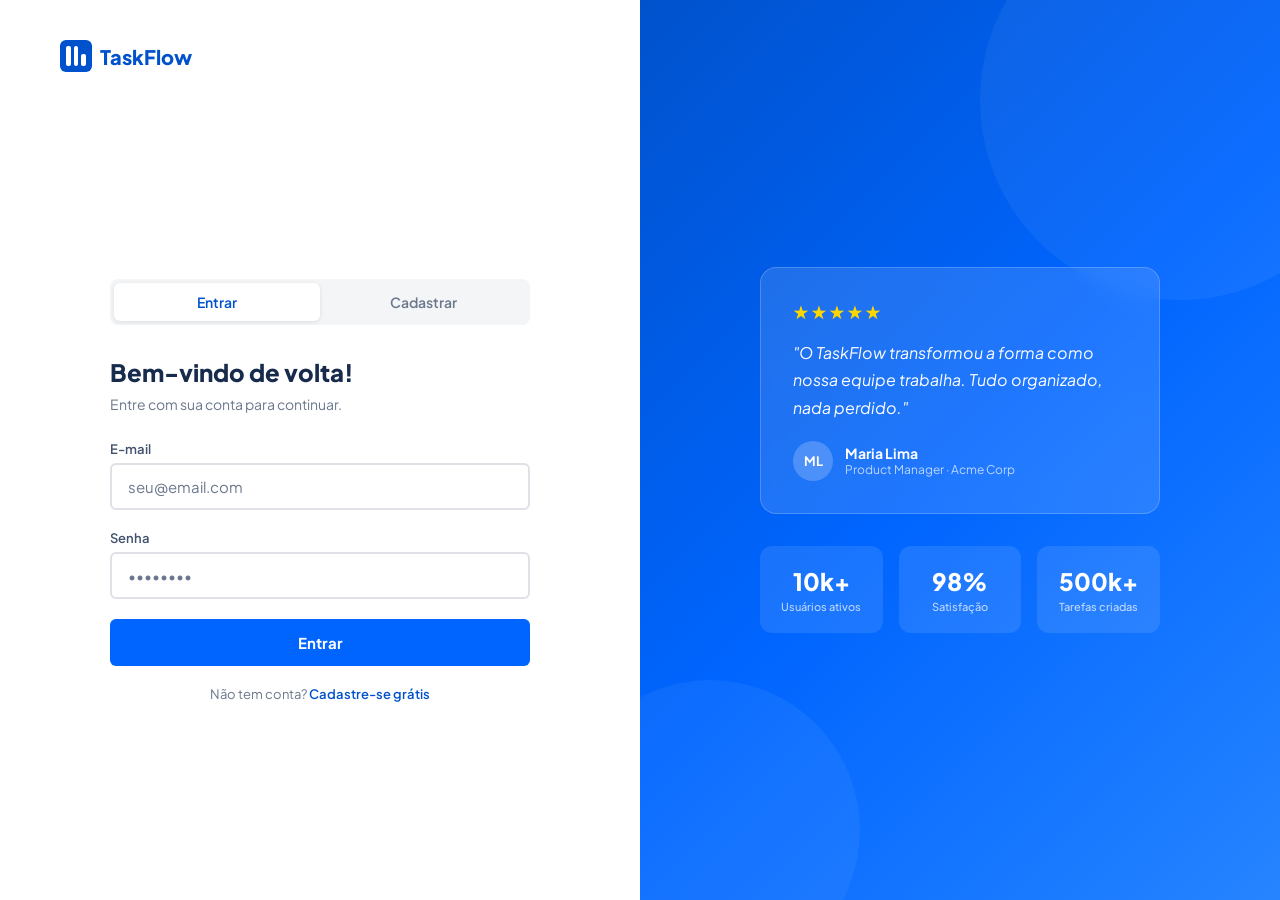
==== frontend/dashboard.html @ a60ec982 "feat: implement workspace system - Add Workspace, WorkspaceMember and Invite models - Add WorkspaceD" ====
<!DOCTYPE html>
<html lang="pt-BR" data-theme="blue">

<head>
    <meta charset="UTF-8" />
    <meta name="viewport" content="width=device-width, initial-scale=1.0" />
    <title>TaskFlow – Meu Board</title>
    <link rel="preconnect" href="https://fonts.googleapis.com" />
    <link rel="preconnect" href="https://fonts.gstatic.com" crossorigin />
    <link href="https://fonts.googleapis.com/css2?family=Plus+Jakarta+Sans:wght@400;500;600;700;800&display=swap"
        rel="stylesheet" />
    <link rel="stylesheet" href="assets/css/dashboard.css" />
</head>

<body data-theme="blue">

    <div class="db">

        <!-- ══════════════ SIDEBAR ══════════════ -->
        <aside class="sidebar">

            <!-- Logo -->
            <div class="sidebar-logo">
                <div class="logo-icon">
                    <div class="logo-col"></div>
                    <div class="logo-col"></div>
                    <div class="logo-col"></div>
                </div>
                <span class="logo-text">TaskFlow</span>
            </div>

            <!-- Navigation -->
            <nav class="sidebar-nav">
                <div class="nav-item active" onclick="setActiveNav(this)">
                    <span class="nav-icon">⊞</span> Meu board
                </div>
                <div class="nav-item" onclick="setActiveNav(this)">
                    <span class="nav-icon">☑</span> Tarefas
                </div>
                <div class="nav-item" onclick="location.href='notification.html'">
                    <span class="nav-icon">🔔</span> Notificações
                </div>
                <div class="nav-item" onclick="setActiveNav(this)">
                    <span class="nav-icon">⚙</span> Configurações
                </div>
            </nav>

            <!-- ── THEME SECTION ── -->
            <div class="theme-section">
                <div class="theme-label">Aparência</div>

                <div class="mode-row">
                    <button class="mode-btn active" id="btn-dark-mode" title="Modo Escuro"
                        onclick="setMode('dark-mode')">
                        <span>🌙</span> Escuro
                    </button>
                    <button class="mode-btn" id="btn-light-mode" title="Modo Claro" onclick="setMode('light-mode')">
                        <span>☀️</span> Claro
                    </button>
                </div>

                <div class="theme-label" style="margin-top:12px;">Cor do board</div>
                <div class="theme-options" id="theme-options">
                    <button class="theme-btn active" data-theme="blue" style="background:#0052CC" title="Azul"
                        onclick="setTheme('blue',this)"></button>
                    <button class="theme-btn" data-theme="teal" style="background:#008DA6" title="Teal"
                        onclick="setTheme('teal',this)"></button>
                    <button class="theme-btn" data-theme="green" style="background:#0B6E4F" title="Verde"
                        onclick="setTheme('green',this)"></button>
                    <button class="theme-btn" data-theme="purple" style="background:#403294" title="Roxo"
                        onclick="setTheme('purple',this)"></button>
                    <button class="theme-btn" data-theme="slate" style="background:#2C3E50" title="Slate"
                        onclick="setTheme('slate',this)"></button>
                    <button class="theme-btn" data-theme="crimson" style="background:#8B1A2B" title="Crimson"
                        onclick="setTheme('crimson',this)"></button>
                    <button class="theme-btn" data-theme="midnight" style="background:#1A1A2E" title="Midnight"
                        onclick="setTheme('midnight',this)"></button>
                </div>
            </div>

            <!-- User -->
            <div class="sidebar-user">
                <div class="user-avatar" id="user-avatar">LH</div>
                <div class="user-info">
                    <div class="user-name" id="user-name">Luiz Henrique</div>
                    <div class="user-role">Developer</div>
                </div>
                <button class="btn-logout" title="Sair" onclick="handleLogout()">⇥</button>
            </div>

        </aside>

        <!-- ══════════════ MAIN ══════════════ -->
        <div class="main">

            <div class="topbar">
                <span class="topbar-title">📋 Meu Board</span>
                <button class="btn-new" onclick="openModal()">+ Nova tarefa</button>
            </div>

            <div class="kanban" id="kanban-board">

                <div class="column" id="col-todo" data-col="todo">
                    <div class="col-header">
                        <span class="col-title">🚀 A fazer</span>
                        <span class="col-count" id="count-todo">0</span>
                    </div>
                    <div class="cards-list" id="list-todo"></div>
                    <button class="add-card-btn" onclick="openModal('todo')">+ Adicionar tarefa</button>
                </div>

                <div class="column" id="col-progress" data-col="progress">
                    <div class="col-header">
                        <span class="col-title">⚡ Em andamento</span>
                        <span class="col-count" id="count-progress">0</span>
                    </div>
                    <div class="cards-list" id="list-progress"></div>
                    <button class="add-card-btn" onclick="openModal('progress')">+ Adicionar tarefa</button>
                </div>

                <div class="column" id="col-done" data-col="done">
                    <div class="col-header">
                        <span class="col-title">✅ Concluído</span>
                        <span class="col-count" id="count-done">0</span>
                    </div>
                    <div class="cards-list" id="list-done"></div>
                    <button class="add-card-btn" onclick="openModal('done')">+ Adicionar tarefa</button>
                </div>

            </div>
        </div>
    </div>

    <!-- ══════════════ LOGOUT MODAL ══════════════ -->
    <div class="modal-overlay hidden" id="logout-overlay">
        <div class="modal logout-modal">
            <div class="logout-icon-wrap">
                <div class="logout-icon">⇥</div>
            </div>
            <div class="logout-body">
                <h3 class="logout-title">Sair da conta?</h3>
                <p class="logout-desc">Você será redirecionado para a página de login. Seu progresso está salvo.</p>
            </div>
            <div class="logout-footer">
                <button class="btn-cancel" onclick="closeLogout()">Cancelar</button>
                <button class="btn-logout-confirm" onclick="confirmLogout()">
                    <span id="logout-label">Sair</span>
                    <span class="spinner hidden" id="logout-spinner"></span>
                </button>
            </div>
        </div>
    </div>

    <!-- ══════════════ MODAL ══════════════ -->
    <div class="modal-overlay hidden" id="modal-overlay" onclick="handleOverlayClick(event)">
        <div class="modal">
            <div class="modal-header">
                <h3 id="modal-title">Nova tarefa</h3>
                <button class="modal-close" onclick="closeModal()">✕</button>
            </div>
            <div class="modal-body">
                <div class="form-group">
                    <label for="task-title">Título *</label>
                    <input type="text" id="task-title" placeholder="Descreva a tarefa..." maxlength="120" />
                </div>
                <div class="form-group">
                    <label for="task-tag">Tag</label>
                    <select id="task-tag">
                        <option value="frontend">Frontend</option>
                        <option value="backend">Backend</option>
                        <option value="design">Design</option>
                        <option value="urgente">Urgente</option>
                        <option value="devops">DevOps</option>
                    </select>
                </div>
                <div class="form-group">
                    <label for="task-date">Data limite</label>
                    <input type="date" id="task-date" />
                </div>
                <div class="form-group">
                    <label for="task-col">Coluna</label>
                    <select id="task-col">
                        <option value="todo">A fazer</option>
                        <option value="progress">Em andamento</option>
                        <option value="done">Concluído</option>
                    </select>
                </div>
                <div class="error-msg" id="error-msg">⚠ O título é obrigatório.</div>
            </div>
            <div class="modal-footer">
                <button class="btn-cancel" onclick="closeModal()">Cancelar</button>
                <button class="btn-save" id="btn-save" onclick="saveTask()">
                    <span id="save-label">Salvar tarefa</span>
                    <span class="spinner hidden" id="save-spinner"></span>
                </button>
            </div>
        </div>
    </div>

    <script src="assets/js/dashboard.js"></script>
</body>

</html>
---- frontend/assets/css/dashboard.css ----
/* ════════════════════════════════════════
   TaskFlow – dashboard.css
   Kanban board stylesheet
   ════════════════════════════════════════ */

*, *::before, *::after { box-sizing: border-box; margin: 0; padding: 0; }

:root {
  --font: 'Plus Jakarta Sans', sans-serif;
  --white: #FFFFFF;
  --border: rgba(255,255,255,.15);
  --sidebar-bg: rgba(0,0,0,.2);
  --col-bg: rgba(0,0,0,.15);
  --card-bg: #FFFFFF;
  --card-text: #172B4D;
  --card-meta: #42526E;
  --card-border: rgba(0,0,0,.05);
  --text-primary: rgba(255,255,255,.95);
  --text-secondary: rgba(255,255,255,.7);
  --nav-active: rgba(255,255,255,.2);
  --btn-new: rgba(255,255,255,.2);
  --btn-new-hover: rgba(255,255,255,.3);
  --add-card: rgba(255,255,255,.15);
  --add-card-hover: rgba(255,255,255,.25);
  --theme-check: white;
}

/* ── COLOUR THEMES (dark base) ── */
body[data-theme="blue"]    .db { background: #0052CC; }
body[data-theme="teal"]    .db { background: #007A94; }
body[data-theme="green"]   .db { background: #0B6E4F; }
body[data-theme="purple"]  .db { background: #403294; }
body[data-theme="slate"]   .db { background: #2C3E50; }
body[data-theme="crimson"] .db { background: #8B1A2B; }
body[data-theme="midnight"].db { background: #1A1A2E; }

/* ── LIGHT MODE overrides ── */
body[data-theme="light"] .db { background: #F4F5F7; }
body[data-theme="light"] {
  --sidebar-bg: #FFFFFF;
  --col-bg: #EBECF0;
  --border: #DFE1E6;
  --text-primary: #172B4D;
  --text-secondary: #42526E;
  --nav-active: #E6F0FF;
  --btn-new: #0065FF;
  --btn-new-hover: #0052CC;
  --add-card: rgba(0,0,0,.06);
  --add-card-hover: rgba(0,0,0,.1);
  --theme-check: #0052CC;
}
body[data-theme="light"] .sidebar        { border-right: 1px solid #DFE1E6; }
body[data-theme="light"] .nav-item       { color: #42526E; }
body[data-theme="light"] .nav-item.active{ background: #E6F0FF; color: #0052CC; }
body[data-theme="light"] .logo-text      { color: #0052CC; }
body[data-theme="light"] .logo-icon      { background: #0052CC; }
body[data-theme="light"] .logo-col       { background: white; }
body[data-theme="light"] .user-name      { color: #172B4D; }
body[data-theme="light"] .user-role      { color: #42526E; }
body[data-theme="light"] .theme-label    { color: #42526E; }
body[data-theme="light"] .btn-logout     { color: #42526E; }
body[data-theme="light"] .topbar-title   { color: #172B4D; }
body[data-theme="light"] .col-title      { color: #172B4D; }
body[data-theme="light"] .col-count      { background: rgba(0,0,0,.1); color: #42526E; }
body[data-theme="light"] .add-card-btn   { color: #42526E; }
body[data-theme="light"] .sidebar-user   { border-top: 1px solid #DFE1E6; }
body[data-theme="light"] .theme-section  { border-top: 1px solid #DFE1E6; }
body[data-theme="light"] .mode-btn       { color: #42526E; border-color: #DFE1E6; }
body[data-theme="light"] .mode-btn.active{ background: #0065FF; color: white; border-color: #0065FF; }

body { font-family: var(--font); }

/* ── LAYOUT ── */
.db {
  display: flex;
  height: 100vh;
  width: 100vw;
  overflow: hidden;
  transition: background .35s ease;
}

/* ══════════════════════════════════════════════════
   SIDEBAR
   ══════════════════════════════════════════════════ */
.sidebar {
  width: 220px;
  flex-shrink: 0;
  background: var(--sidebar-bg);
  display: flex;
  flex-direction: column;
  border-right: 1px solid var(--border);
}

.sidebar-logo {
  display: flex; align-items: center; gap: 8px;
  padding: 18px 16px;
  border-bottom: 1px solid var(--border);
}

.logo-icon {
  width: 28px; height: 28px;
  background: rgba(255,255,255,.9);
  border-radius: 6px;
  display: flex; align-items: center; justify-content: center;
  gap: 2px; padding: 5px; flex-shrink: 0;
}
.logo-col { background: #0052CC; border-radius: 1px; flex: 1; height: 100%; }
.logo-col:last-child { height: 60%; align-self: flex-end; }

.logo-text {
  font-size: 16px; font-weight: 800;
  color: var(--text-primary);
}

.sidebar-nav { padding: 10px 8px; flex: 1; }

.nav-item {
  display: flex; align-items: center; gap: 8px;
  padding: 8px 10px; border-radius: 6px;
  font-size: 13px; font-weight: 500;
  color: var(--text-secondary);
  cursor: pointer; margin-bottom: 2px;
  transition: background .15s;
}
.nav-item:hover  { background: var(--nav-active); color: var(--text-primary); }
.nav-item.active { background: var(--nav-active); color: var(--text-primary); }
.nav-icon { font-size: 14px; width: 18px; text-align: center; }

/* ══════════════════════════════════════════════════
   THEME / MODE SECTION
   ══════════════════════════════════════════════════ */
.theme-section {
  padding: 12px 14px;
  border-top: 1px solid var(--border);
}

.theme-label {
  font-size: 10px; font-weight: 700;
  text-transform: uppercase; letter-spacing: .06em;
  color: var(--text-secondary);
  margin-bottom: 8px;
}

/* Dark / Light toggle row */
.mode-row {
  display: flex; gap: 6px;
  margin-bottom: 4px;
}

.mode-btn {
  flex: 1;
  font-family: var(--font);
  font-size: 11px; font-weight: 700;
  padding: 6px 4px;
  border-radius: 6px;
  border: 1.5px solid rgba(255,255,255,.25);
  background: transparent;
  color: var(--text-secondary);
  cursor: pointer;
  display: flex; align-items: center; justify-content: center; gap: 4px;
  transition: all .15s;
}
.mode-btn:hover { color: var(--text-primary); border-color: rgba(255,255,255,.5); }
.mode-btn.active {
  background: rgba(255,255,255,.9);
  color: #172B4D;
  border-color: transparent;
}

/* Colour swatches */
.theme-options {
  display: flex; gap: 7px; flex-wrap: wrap;
}

.theme-btn {
  width: 26px; height: 26px;
  border-radius: 50%;
  border: 2.5px solid transparent;
  cursor: pointer;
  transition: all .15s;
  outline: none;
}
.theme-btn:hover { transform: scale(1.15); }
.theme-btn.active {
  border-color: var(--theme-check);
  box-shadow: 0 0 0 2px rgba(255,255,255,.35);
}

/* ══════════════════════════════════════════════════
   SIDEBAR USER
   ══════════════════════════════════════════════════ */
.sidebar-user {
  padding: 12px 16px;
  border-top: 1px solid var(--border);
  display: flex; align-items: center; gap: 8px;
}

.user-avatar {
  width: 32px; height: 32px;
  background: rgba(255,255,255,.25);
  border-radius: 50%;
  display: flex; align-items: center; justify-content: center;
  font-size: 11px; font-weight: 700;
  color: white; flex-shrink: 0;
}

.user-info { flex: 1; min-width: 0; }
.user-name  { font-size: 12px; font-weight: 700; color: var(--text-primary); white-space: nowrap; overflow: hidden; text-overflow: ellipsis; }
.user-role  { font-size: 11px; color: var(--text-secondary); }

.btn-logout {
  background: none; border: none;
  color: var(--text-secondary);
  font-size: 16px; cursor: pointer;
  padding: 4px; border-radius: 4px;
  transition: color .15s;
}
.btn-logout:hover { color: var(--text-primary); }

/* ══════════════════════════════════════════════════
   MAIN AREA
   ══════════════════════════════════════════════════ */
.main { flex: 1; display: flex; flex-direction: column; overflow: hidden; }

.topbar {
  padding: 12px 20px;
  background: rgba(0,0,0,.1);
  border-bottom: 1px solid var(--border);
  display: flex; align-items: center; justify-content: space-between;
}

.topbar-title {
  font-size: 16px; font-weight: 700;
  color: var(--text-primary);
}

.btn-new {
  font-family: var(--font);
  font-size: 13px; font-weight: 700;
  color: white;
  background: var(--btn-new);
  border: none; padding: 8px 16px;
  border-radius: 6px; cursor: pointer;
  transition: background .15s;
}
.btn-new:hover { background: var(--btn-new-hover); }

/* ══════════════════════════════════════════════════
   KANBAN
   ══════════════════════════════════════════════════ */
.kanban {
  flex: 1;
  display: flex;
  gap: 12px;
  padding: 16px;
  overflow-x: auto;
  align-items: flex-start;
}

.column {
  width: 260px;
  flex-shrink: 0;
  background: var(--col-bg);
  border-radius: 10px;
  padding: 10px;
  max-height: calc(100vh - 100px);
  overflow-y: auto;
}

.col-header {
  display: flex; align-items: center; justify-content: space-between;
  padding: 4px 4px 10px;
}

.col-title {
  font-size: 13px; font-weight: 700;
  color: var(--text-primary);
}

.col-count {
  background: rgba(255,255,255,.2);
  color: var(--text-primary);
  font-size: 10px; font-weight: 700;
  padding: 2px 8px; border-radius: 100px;
}

.cards-list { display: flex; flex-direction: column; gap: 8px; margin-bottom: 8px; }

/* ══════════════════════════════════════════════════
   CARDS
   ══════════════════════════════════════════════════ */
.card {
  background: var(--card-bg);
  border-radius: 8px; padding: 12px;
  border: 1px solid var(--card-border);
  cursor: pointer;
  transition: transform .15s, box-shadow .15s;
}
.card:hover { transform: translateY(-2px); box-shadow: 0 4px 12px rgba(0,0,0,.15); }

.card-title {
  font-size: 13px; font-weight: 600;
  color: var(--card-text);
  margin-bottom: 8px; line-height: 1.4;
  cursor: pointer;
}
.card-title:hover { text-decoration: underline; }

.card-footer {
  display: flex; align-items: center; justify-content: space-between;
}

.card-tag {
  font-size: 10px; font-weight: 700;
  padding: 2px 8px; border-radius: 100px;
}
.tag-blue   { background: #E6F0FF; color: #0052CC; }
.tag-green  { background: #E3FCEF; color: #006644; }
.tag-orange { background: #FFEBE6; color: #BF2600; }

.card-date {
  font-size: 10px; color: var(--card-meta);
  display: flex; align-items: center; gap: 3px;
  margin-top: 8px;
}

.card-actions {
  display: flex; gap: 4px; margin-top: 8px;
}

.card-btn {
  font-family: var(--font); font-size: 10px; font-weight: 600;
  padding: 3px 8px; border-radius: 4px; cursor: pointer; border: none;
  transition: background .15s;
}
.btn-progress       { background: #E6F0FF; color: #0052CC; }
.btn-progress:hover { background: #B3D4FF; }
.btn-done           { background: #E3FCEF; color: #006644; }
.btn-done:hover     { background: #ABF5D1; }
.btn-delete         { background: #FFEBE6; color: #BF2600; }
.btn-delete:hover   { background: #FFBDAD; }

.add-card-btn {
  width: 100%; background: none; border: none;
  font-family: var(--font); font-size: 13px; font-weight: 500;
  color: var(--text-secondary); padding: 8px;
  border-radius: 6px; cursor: pointer; text-align: left;
  background: var(--add-card);
  transition: background .15s, color .15s;
}
.add-card-btn:hover { background: var(--add-card-hover); color: var(--text-primary); }

/* ══════════════════════════════════════════════════
   EMPTY STATE
   ══════════════════════════════════════════════════ */
.empty-state {
  text-align: center; padding: 24px 16px;
  color: var(--text-secondary); font-size: 12px;
}

/* ══════════════════════════════════════════════════
   MODAL
   ══════════════════════════════════════════════════ */
.modal-overlay {
  position: fixed; inset: 0;
  background: rgba(0,0,0,.5);
  display: flex; align-items: center; justify-content: center;
  z-index: 1000;
  backdrop-filter: blur(2px);
}
.modal-overlay.hidden { display: none; }

.modal {
  background: white; border-radius: 12px;
  width: 100%; max-width: 480px;
  box-shadow: 0 20px 60px rgba(0,0,0,.3);
  overflow: hidden;
  animation: modal-in .2s ease;
}

@keyframes modal-in {
  from { opacity: 0; transform: translateY(12px) scale(.97); }
  to   { opacity: 1; transform: translateY(0)    scale(1);   }
}

.modal-header {
  display: flex; align-items: center; justify-content: space-between;
  padding: 20px 24px 16px;
  border-bottom: 1px solid #DFE1E6;
}
.modal-header h3 { font-size: 16px; font-weight: 700; color: #172B4D; }

.modal-close {
  background: none; border: none; font-size: 16px;
  color: #6B778C; cursor: pointer; padding: 4px; border-radius: 4px;
}
.modal-close:hover { background: #F4F5F7; }

.modal-body { padding: 20px 24px; }

.form-group { margin-bottom: 16px; }

.form-group label {
  display: block; font-size: 12px; font-weight: 700;
  color: #172B4D; margin-bottom: 6px;
}

.form-group input,
.form-group textarea,
.form-group select {
  width: 100%; font-family: var(--font); font-size: 14px;
  padding: 10px 12px; border: 2px solid #DFE1E6;
  border-radius: 6px; color: #172B4D;
  outline: none; transition: border .15s;
  resize: vertical;
  appearance: none;
}
.form-group input:focus,
.form-group textarea:focus,
.form-group select:focus { border-color: #0065FF; }

.error-msg {
  font-size: 13px; color: #DE350B;
  background: #FFEBE6; padding: 10px 12px;
  border-radius: 6px; margin-top: 8px; display: none;
}
.error-msg.visible { display: block; }

.modal-footer {
  display: flex; justify-content: flex-end; gap: 8px;
  padding: 16px 24px 20px;
  border-top: 1px solid #DFE1E6;
}

.btn-cancel {
  font-family: var(--font); font-size: 14px; font-weight: 600;
  color: #42526E; background: none; border: 1px solid #DFE1E6;
  padding: 8px 16px; border-radius: 6px; cursor: pointer;
}
.btn-cancel:hover { background: #F4F5F7; }

.btn-save {
  font-family: var(--font); font-size: 14px; font-weight: 700;
  color: white; background: #0065FF; border: none;
  padding: 8px 20px; border-radius: 6px; cursor: pointer;
  display: flex; align-items: center; gap: 8px;
  transition: background .15s;
}
.btn-save:hover    { background: #0052CC; }
.btn-save:disabled { opacity: .6; cursor: not-allowed; }

/* Spinner */
.spinner {
  width: 14px; height: 14px;
  border: 2px solid rgba(255,255,255,.4);
  border-top-color: white;
  border-radius: 50%;
  animation: spin .6s linear infinite;
}
@keyframes spin { to { transform: rotate(360deg); } }

/* Utility */
.hidden { display: none !important; }

/* ══════════════════════════════════════════════════
   LOGOUT MODAL
   ══════════════════════════════════════════════════ */
.logout-modal {
  max-width: 380px;
  text-align: center;
  padding: 0;
}

.logout-icon-wrap {
  padding: 32px 24px 16px;
  display: flex;
  justify-content: center;
}

.logout-icon {
  width: 56px; height: 56px;
  background: #FFEBE6;
  border-radius: 50%;
  display: flex; align-items: center; justify-content: center;
  font-size: 24px;
  color: #BF2600;
}

.logout-body {
  padding: 0 28px 20px;
}

.logout-title {
  font-size: 18px; font-weight: 800;
  color: #172B4D;
  margin-bottom: 8px;
}

.logout-desc {
  font-size: 13px; color: #42526E;
  line-height: 1.6;
}

.logout-footer {
  display: flex;
  gap: 10px;
  padding: 16px 24px 24px;
  border-top: 1px solid #DFE1E6;
  justify-content: center;
}

.logout-footer .btn-cancel {
  flex: 1;
  text-align: center;
  padding: 10px 16px;
}

.btn-logout-confirm {
  flex: 1;
  font-family: var(--font);
  font-size: 14px; font-weight: 700;
  color: white;
  background: #DE350B;
  border: none;
  padding: 10px 20px;
  border-radius: 6px;
  cursor: pointer;
  display: flex; align-items: center; justify-content: center; gap: 8px;
  transition: background .15s;
}
.btn-logout-confirm:hover    { background: #BF2600; }
.btn-logout-confirm:disabled { opacity: .6; cursor: not-allowed; }
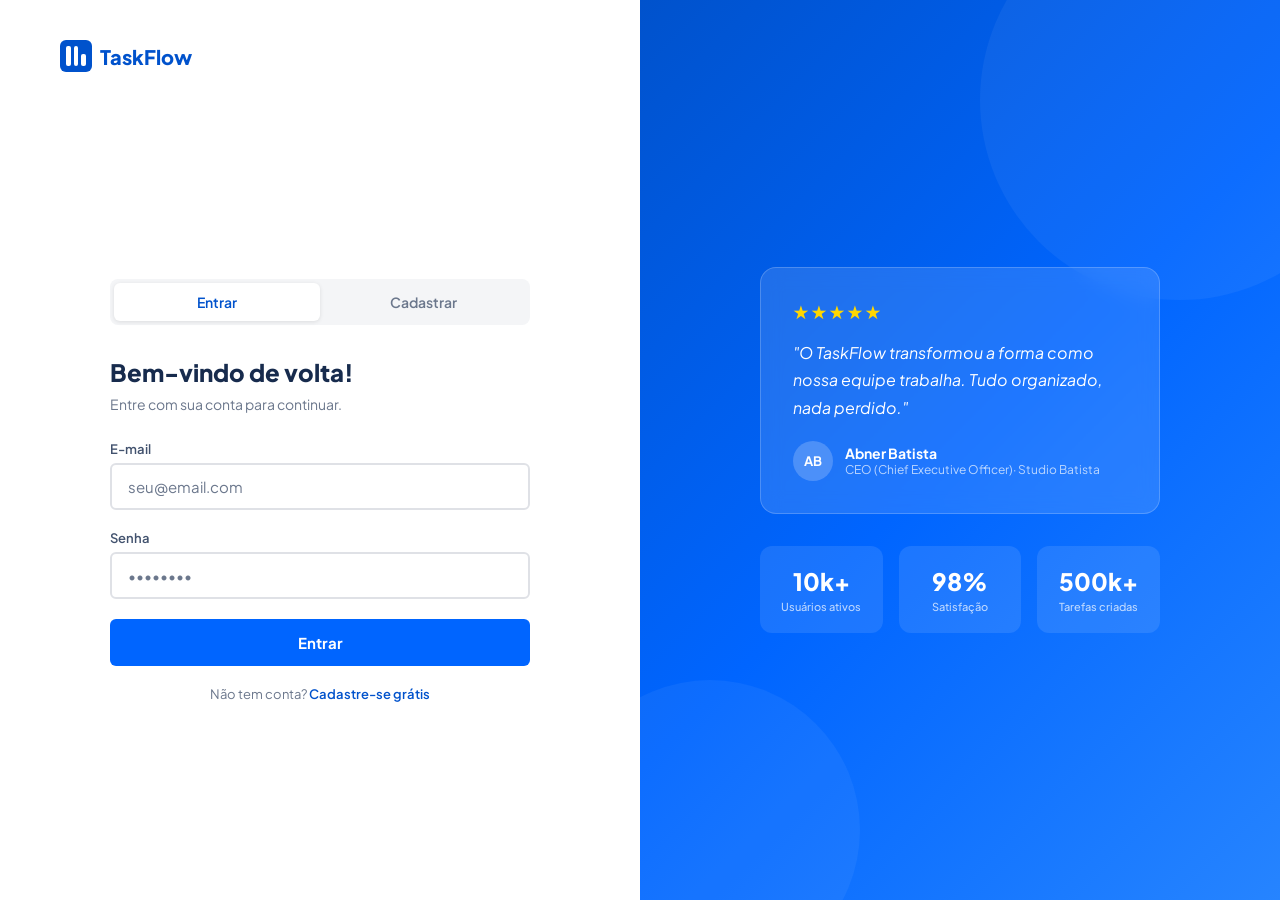
==== commit 350c4d12: "feat: improve UI and notifications system - Add shared theme.js for persistent theme across all page" ====
--- a/frontend/dashboard.html
+++ b/frontend/dashboard.html
@@ -10,6 +10,7 @@
     <link href="https://fonts.googleapis.com/css2?family=Plus+Jakarta+Sans:wght@400;500;600;700;800&display=swap"
         rel="stylesheet" />
     <link rel="stylesheet" href="assets/css/dashboard.css" />
+    <link rel="stylesheet" href="assets/css/theme-vars.css" />
 </head>
 
 <body data-theme="blue">
@@ -37,6 +38,9 @@
                 <div class="nav-item" onclick="setActiveNav(this)">
                     <span class="nav-icon">☑</span> Tarefas
                 </div>
+                <div class="nav-item" onclick="location.href='workspace.html'">
+                    <span class="nav-icon">🏢</span> Workspaces
+                </div>
                 <div class="nav-item" onclick="location.href='notification.html'">
                     <span class="nav-icon">🔔</span> Notificações
                 </div>
@@ -45,36 +49,78 @@
                 </div>
             </nav>
 
-            <!-- ── THEME SECTION ── -->
-            <div class="theme-section">
-                <div class="theme-label">Aparência</div>
-
+            <!-- ── APPEARANCE ACCORDION ── -->
+            <button
+                class="appearance-trigger"
+                id="appearance-trigger"
+                aria-expanded="false"
+                aria-controls="appearance-panel"
+                onclick="toggleAppearance()"
+            >
+                <span class="ap-trigger-icon">✦</span>
+                <span class="ap-trigger-label">Aparência</span>
+                <span class="ap-chevron">▾</span>
+            </button>
+
+            <div class="appearance-panel" id="appearance-panel" role="region" aria-labelledby="appearance-trigger">
+
+                <!-- Modo -->
+                <div class="ap-section-label">Modo</div>
                 <div class="mode-row">
-                    <button class="mode-btn active" id="btn-dark-mode" title="Modo Escuro"
-                        onclick="setMode('dark-mode')">
-                        <span>🌙</span> Escuro
+                    <button class="mode-btn active" id="btn-dark-mode" onclick="setMode('dark-mode')">
+                        🌙 Escuro
                     </button>
-                    <button class="mode-btn" id="btn-light-mode" title="Modo Claro" onclick="setMode('light-mode')">
-                        <span>☀️</span> Claro
+                    <button class="mode-btn" id="btn-light-mode" onclick="setMode('light-mode')">
+                        ☀️ Claro
                     </button>
                 </div>
 
-                <div class="theme-label" style="margin-top:12px;">Cor do board</div>
-                <div class="theme-options" id="theme-options">
-                    <button class="theme-btn active" data-theme="blue" style="background:#0052CC" title="Azul"
-                        onclick="setTheme('blue',this)"></button>
-                    <button class="theme-btn" data-theme="teal" style="background:#008DA6" title="Teal"
-                        onclick="setTheme('teal',this)"></button>
-                    <button class="theme-btn" data-theme="green" style="background:#0B6E4F" title="Verde"
-                        onclick="setTheme('green',this)"></button>
-                    <button class="theme-btn" data-theme="purple" style="background:#403294" title="Roxo"
-                        onclick="setTheme('purple',this)"></button>
-                    <button class="theme-btn" data-theme="slate" style="background:#2C3E50" title="Slate"
-                        onclick="setTheme('slate',this)"></button>
-                    <button class="theme-btn" data-theme="crimson" style="background:#8B1A2B" title="Crimson"
-                        onclick="setTheme('crimson',this)"></button>
-                    <button class="theme-btn" data-theme="midnight" style="background:#1A1A2E" title="Midnight"
-                        onclick="setTheme('midnight',this)"></button>
+                <!-- Cor do board -->
+                <div class="ap-section-label" style="margin-top:6px;">Cor do board</div>
+                <div class="color-list" id="color-list">
+
+                    <div class="color-row active" data-theme="blue" onclick="setTheme('blue', this)">
+                        <span class="color-swatch" style="background:#0052CC;"></span>
+                        <span class="color-row-name">Azul</span>
+                        <span class="color-row-check">✓</span>
+                    </div>
+
+                    <div class="color-row" data-theme="teal" onclick="setTheme('teal', this)">
+                        <span class="color-swatch" style="background:#007A94;"></span>
+                        <span class="color-row-name">Verde-azulado</span>
+                        <span class="color-row-check">✓</span>
+                    </div>
+
+                    <div class="color-row" data-theme="green" onclick="setTheme('green', this)">
+                        <span class="color-swatch" style="background:#0B6E4F;"></span>
+                        <span class="color-row-name">Verde</span>
+                        <span class="color-row-check">✓</span>
+                    </div>
+
+                    <div class="color-row" data-theme="purple" onclick="setTheme('purple', this)">
+                        <span class="color-swatch" style="background:#403294;"></span>
+                        <span class="color-row-name">Roxo</span>
+                        <span class="color-row-check">✓</span>
+                    </div>
+
+                    <div class="color-row" data-theme="slate" onclick="setTheme('slate', this)">
+                        <span class="color-swatch" style="background:#2C3E50;"></span>
+                        <span class="color-row-name">Slate</span>
+                        <span class="color-row-check">✓</span>
+                    </div>
+
+                    <div class="color-row" data-theme="crimson" onclick="setTheme('crimson', this)">
+                        <span class="color-swatch" style="background:#8B1A2B;"></span>
+                        <span class="color-row-name">Vinho</span>
+                        <span class="color-row-check">✓</span>
+                    </div>
+
+                    <div class="color-row" data-theme="midnight" onclick="setTheme('midnight', this)">
+                        <span class="color-swatch" style="background:#1A1A2E;"></span>
+                        <span class="color-row-name">Midnight</span>
+                        <span class="color-row-check">✓</span>
+                    </div>
+
                 </div>
             </div>
 
@@ -162,6 +208,10 @@
                 <div class="form-group">
                     <label for="task-title">Título *</label>
                     <input type="text" id="task-title" placeholder="Descreva a tarefa..." maxlength="120" />
+                </div>
+                <div class="form-group">
+                    <label for="task-desc">Descrição</label>
+                    <textarea id="task-desc" rows="3" placeholder="Detalhes da tarefa..."></textarea>
                 </div>
                 <div class="form-group">
                     <label for="task-tag">Tag</label>
@@ -198,6 +248,7 @@
     </div>
 
     <script src="assets/js/dashboard.js"></script>
+    <script src="assets/js/theme.js"></script>
 </body>
 
 </html>
--- a/frontend/assets/css/dashboard.css
+++ b/frontend/assets/css/dashboard.css
@@ -1,6 +1,5 @@
 /* ════════════════════════════════════════
    TaskFlow – dashboard.css
-   Kanban board stylesheet
    ════════════════════════════════════════ */
 
 *, *::before, *::after { box-sizing: border-box; margin: 0; padding: 0; }
@@ -57,16 +56,43 @@
 body[data-theme="light"] .logo-col       { background: white; }
 body[data-theme="light"] .user-name      { color: #172B4D; }
 body[data-theme="light"] .user-role      { color: #42526E; }
-body[data-theme="light"] .theme-label    { color: #42526E; }
 body[data-theme="light"] .btn-logout     { color: #42526E; }
 body[data-theme="light"] .topbar-title   { color: #172B4D; }
 body[data-theme="light"] .col-title      { color: #172B4D; }
 body[data-theme="light"] .col-count      { background: rgba(0,0,0,.1); color: #42526E; }
 body[data-theme="light"] .add-card-btn   { color: #42526E; }
 body[data-theme="light"] .sidebar-user   { border-top: 1px solid #DFE1E6; }
-body[data-theme="light"] .theme-section  { border-top: 1px solid #DFE1E6; }
-body[data-theme="light"] .mode-btn       { color: #42526E; border-color: #DFE1E6; }
-body[data-theme="light"] .mode-btn.active{ background: #0065FF; color: white; border-color: #0065FF; }
+
+/* Light mode: appearance trigger button */
+body[data-theme="light"] .appearance-trigger {
+  color: #42526E;
+  border-top-color: #DFE1E6;
+}
+body[data-theme="light"] .appearance-trigger:hover {
+  background: #F4F5F7;
+  color: #172B4D;
+}
+body[data-theme="light"] .appearance-panel {
+  border-top-color: #DFE1E6;
+  background: #FAFBFC;
+}
+body[data-theme="light"] .ap-section-label { color: #6B778C; }
+body[data-theme="light"] .mode-btn {
+  color: #42526E;
+  border-color: #DFE1E6;
+}
+body[data-theme="light"] .mode-btn.active {
+  background: #0065FF;
+  color: white;
+  border-color: #0065FF;
+}
+body[data-theme="light"] .color-row { color: #42526E; }
+body[data-theme="light"] .color-row:hover { background: rgba(0,0,0,.05); color: #172B4D; }
+body[data-theme="light"] .color-row.active { background: #E6F0FF; color: #172B4D; }
+body[data-theme="light"] .color-row-name { color: inherit; }
+body[data-theme="light"] .ap-chevron { color: #6B778C; }
+body[data-theme="light"] .ap-trigger-label { color: #42526E; }
+body[data-theme="light"] .ap-trigger-icon { color: #6B778C; }
 
 body { font-family: var(--font); }
 
@@ -89,6 +115,8 @@
   display: flex;
   flex-direction: column;
   border-right: 1px solid var(--border);
+  overflow-y: auto;
+  overflow-x: hidden;
 }
 
 .sidebar-logo {
@@ -127,63 +155,176 @@
 .nav-icon { font-size: 14px; width: 18px; text-align: center; }
 
 /* ══════════════════════════════════════════════════
-   THEME / MODE SECTION
-   ══════════════════════════════════════════════════ */
-.theme-section {
-  padding: 12px 14px;
+   APPEARANCE — accordion
+   ══════════════════════════════════════════════════ */
+
+/* Trigger button — always visible at bottom of nav */
+.appearance-trigger {
+  display: flex;
+  align-items: center;
+  gap: 8px;
+  width: 100%;
+  padding: 10px 14px;
+  background: none;
+  border: none;
   border-top: 1px solid var(--border);
-}
-
-.theme-label {
-  font-size: 10px; font-weight: 700;
-  text-transform: uppercase; letter-spacing: .06em;
-  color: var(--text-secondary);
-  margin-bottom: 8px;
-}
-
-/* Dark / Light toggle row */
+  cursor: pointer;
+  font-family: var(--font);
+  font-size: 12px;
+  font-weight: 600;
+  color: var(--text-secondary);
+  text-align: left;
+  transition: background .15s, color .15s;
+  flex-shrink: 0;
+}
+.appearance-trigger:hover {
+  background: var(--nav-active);
+  color: var(--text-primary);
+}
+
+.ap-trigger-icon {
+  font-size: 15px;
+  color: var(--text-secondary);
+  flex-shrink: 0;
+}
+
+.ap-trigger-label {
+  flex: 1;
+  color: var(--text-secondary);
+}
+
+.ap-chevron {
+  font-size: 11px;
+  color: var(--text-secondary);
+  transition: transform .22s ease;
+  flex-shrink: 0;
+}
+
+/* Rotate chevron when open */
+.appearance-trigger[aria-expanded="true"] .ap-chevron {
+  transform: rotate(180deg);
+}
+
+/* Panel — slides open */
+.appearance-panel {
+  overflow: hidden;
+  max-height: 0;
+  transition: max-height .28s cubic-bezier(.4,0,.2,1),
+              opacity .22s ease,
+              padding .22s ease;
+  opacity: 0;
+  border-top: 1px solid transparent;
+  background: rgba(0,0,0,.12);
+  flex-shrink: 0;
+}
+
+.appearance-panel.open {
+  max-height: 380px;
+  opacity: 1;
+  border-top-color: var(--border);
+  padding: 10px 0 4px;
+}
+
+/* Section label inside panel */
+.ap-section-label {
+  font-size: 9px;
+  font-weight: 700;
+  text-transform: uppercase;
+  letter-spacing: .07em;
+  color: rgba(255,255,255,.45);
+  padding: 0 14px;
+  margin-bottom: 5px;
+}
+
+/* Dark / Light toggle */
 .mode-row {
-  display: flex; gap: 6px;
-  margin-bottom: 4px;
+  display: flex;
+  gap: 5px;
+  padding: 0 10px;
+  margin-bottom: 10px;
 }
 
 .mode-btn {
   flex: 1;
   font-family: var(--font);
-  font-size: 11px; font-weight: 700;
-  padding: 6px 4px;
+  font-size: 11px;
+  font-weight: 600;
+  padding: 5px 4px;
   border-radius: 6px;
-  border: 1.5px solid rgba(255,255,255,.25);
+  border: 1px solid rgba(255,255,255,.2);
   background: transparent;
   color: var(--text-secondary);
   cursor: pointer;
-  display: flex; align-items: center; justify-content: center; gap: 4px;
+  display: flex;
+  align-items: center;
+  justify-content: center;
+  gap: 4px;
   transition: all .15s;
 }
-.mode-btn:hover { color: var(--text-primary); border-color: rgba(255,255,255,.5); }
+.mode-btn:hover {
+  color: var(--text-primary);
+  border-color: rgba(255,255,255,.4);
+}
 .mode-btn.active {
   background: rgba(255,255,255,.9);
   color: #172B4D;
   border-color: transparent;
 }
 
-/* Colour swatches */
-.theme-options {
-  display: flex; gap: 7px; flex-wrap: wrap;
-}
-
-.theme-btn {
-  width: 26px; height: 26px;
-  border-radius: 50%;
-  border: 2.5px solid transparent;
+/* Color rows — Notion/Linear style */
+.color-list {
+  display: flex;
+  flex-direction: column;
+  padding: 0 6px;
+  margin-bottom: 6px;
+}
+
+.color-row {
+  display: flex;
+  align-items: center;
+  gap: 9px;
+  padding: 5px 8px;
+  border-radius: 6px;
   cursor: pointer;
-  transition: all .15s;
-  outline: none;
-}
-.theme-btn:hover { transform: scale(1.15); }
-.theme-btn.active {
-  border-color: var(--theme-check);
-  box-shadow: 0 0 0 2px rgba(255,255,255,.35);
+  font-size: 12px;
+  font-weight: 500;
+  color: var(--text-secondary);
+  transition: background .12s, color .12s;
+  user-select: none;
+}
+
+.color-row:hover {
+  background: rgba(255,255,255,.12);
+  color: var(--text-primary);
+}
+
+.color-row.active {
+  background: rgba(255,255,255,.18);
+  color: var(--text-primary);
+}
+
+.color-swatch {
+  width: 13px;
+  height: 13px;
+  border-radius: 3px;
+  flex-shrink: 0;
+  border: 1px solid rgba(0,0,0,.12);
+}
+
+.color-row-name {
+  flex: 1;
+  color: inherit;
+}
+
+.color-row-check {
+  font-size: 11px;
+  opacity: 0;
+  transition: opacity .12s;
+  color: var(--text-primary);
+}
+
+.color-row.active .color-row-check {
+  opacity: 1;
 }
 
 /* ══════════════════════════════════════════════════
@@ -193,6 +334,7 @@
   padding: 12px 16px;
   border-top: 1px solid var(--border);
   display: flex; align-items: center; gap: 8px;
+  flex-shrink: 0;
 }
 
 .user-avatar {
@@ -529,4 +671,16 @@
   transition: background .15s;
 }
 .btn-logout-confirm:hover    { background: #BF2600; }
-.btn-logout-confirm:disabled { opacity: .6; cursor: not-allowed; }+.btn-logout-confirm:disabled { opacity: .6; cursor: not-allowed; }
+
+.card-desc {
+  font-size: 12px;
+  color: var(--card-meta);
+  margin-bottom: 8px;
+  line-height: 1.5;
+  display: -webkit-box;
+  -webkit-line-clamp: 2;
+  -webkit-box-orient: vertical;
+  overflow: hidden;
+}
+
--- a/frontend/assets/css/theme-vars.css
+++ b/frontend/assets/css/theme-vars.css
@@ -0,0 +1,75 @@
+/* ── Variáveis dinâmicas de tema (injetadas pelo theme.js) ── */
+:root {
+  --theme-accent:       #0052CC;
+  --theme-accent-light: #E6F0FF;
+  --theme-accent-hover: #003D99;
+}
+
+/* Botões dos cards usam a cor do tema */
+.btn-progress {
+  background: var(--theme-accent-light) !important;
+  color: var(--theme-accent) !important;
+}
+.btn-progress:hover {
+  background: var(--theme-accent) !important;
+  color: white !important;
+}
+
+.btn-done {
+  background: #E3FCEF !important;
+  color: #006644 !important;
+}
+.btn-done:hover {
+  background: #ABF5D1 !important;
+}
+
+.btn-delete {
+  background: #FFEBE6 !important;
+  color: #BF2600 !important;
+}
+.btn-delete:hover {
+  background: #FFBDAD !important;
+}
+
+/* Botão salvar do modal usa cor do tema */
+.btn-save {
+  background: var(--theme-accent) !important;
+}
+.btn-save:hover {
+  background: var(--theme-accent-hover) !important;
+}
+
+/* Botão nova tarefa usa cor do tema no modo claro */
+body[data-theme="light"] .btn-new {
+  background: var(--theme-accent) !important;
+}
+body[data-theme="light"] .btn-new:hover {
+  background: var(--theme-accent-hover) !important;
+}
+
+/* Nav item active usa cor do tema no modo claro */
+body[data-theme="light"] .nav-item.active {
+  background: var(--theme-accent-light) !important;
+  color: var(--theme-accent) !important;
+}
+
+/* User avatar usa cor do tema */
+.user-avatar {
+  background: var(--theme-accent) !important;
+}
+
+/* Workspace card botão primary usa cor do tema */
+.ws-btn-primary {
+  background: var(--theme-accent-light) !important;
+  color: var(--theme-accent) !important;
+}
+.ws-btn-primary:hover {
+  background: var(--theme-accent) !important;
+  color: white !important;
+}
+
+/* Badge de role Owner */
+.role-owner {
+  background: var(--theme-accent-light) !important;
+  color: var(--theme-accent) !important;
+}
